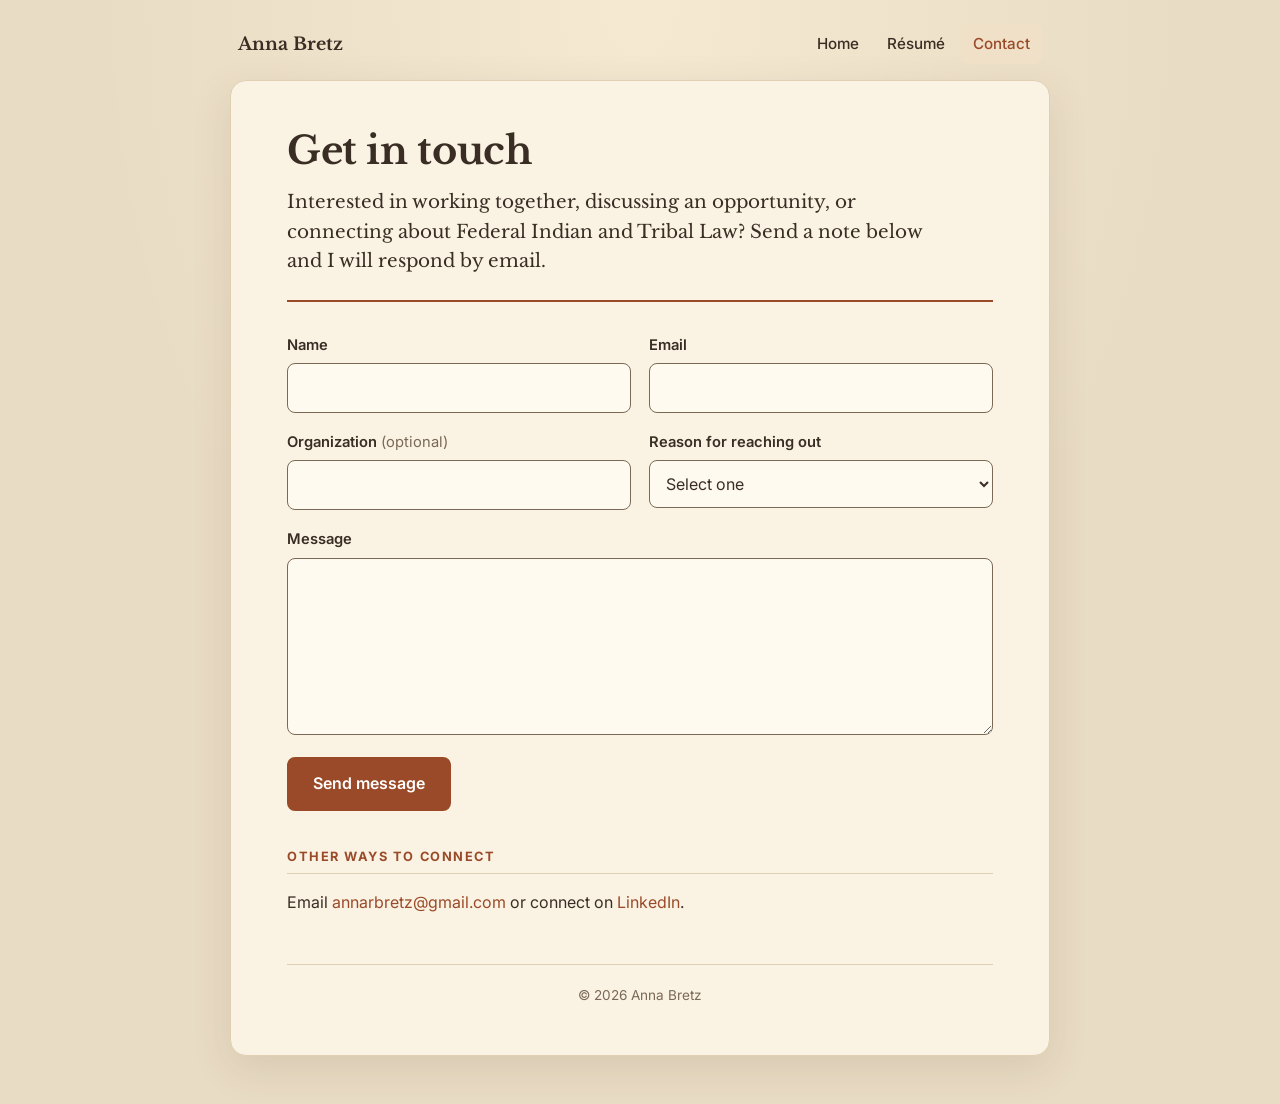
==== contact.html @ 38bf4369 "Add home page, contact form, and site navigation Moves the resume to resume.html, adds a landing pag" ====
<!doctype html>
<html lang="en">
<head>
  <meta charset="utf-8">
  <meta name="viewport" content="width=device-width, initial-scale=1">

  <title>Contact — Anna Bretz</title>
  <meta name="description" content="Get in touch with Anna Bretz about employment, collaboration, or speaking opportunities.">

  <meta property="og:type" content="website">
  <meta property="og:title" content="Contact — Anna Bretz">
  <meta property="og:description" content="Get in touch with Anna Bretz about employment, collaboration, or speaking opportunities.">
  <meta property="og:url" content="https://annabretz.com/contact">
  <meta name="twitter:card" content="summary">

  <link rel="icon" href="data:image/svg+xml,<svg xmlns='http://www.w3.org/2000/svg' viewBox='0 0 100 100'><rect width='100' height='100' rx='20' fill='%239a4a28'/><text x='50' y='66' font-size='50' text-anchor='middle' fill='white' font-family='Arial,sans-serif' font-weight='bold'>AB</text></svg>">
  <link rel="preconnect" href="https://fonts.googleapis.com">
  <link rel="preconnect" href="https://fonts.gstatic.com" crossorigin>
  <link href="https://fonts.googleapis.com/css2?family=Inter:wght@400;500;600;700&family=Libre+Baskerville:wght@400;700&display=swap" rel="stylesheet">
  <link rel="stylesheet" href="styles.css">
</head>
<body>
  <header class="site-nav">
    <a class="brand" href="index.html">Anna Bretz</a>
    <nav aria-label="Main">
      <a href="index.html">Home</a>
      <a href="resume.html">Résumé</a>
      <a href="contact.html" aria-current="page">Contact</a>
    </nav>
  </header>

  <main class="page">
    <section class="intro intro-compact">
      <h1>Get in touch</h1>
      <p class="lede">
        Interested in working together, discussing an opportunity, or connecting about
        Federal Indian and Tribal Law? Send a note below and I will respond by email.
      </p>
    </section>

    <!-- Submissions are delivered to Anna's inbox by FormSubmit (formsubmit.co).
         The very first submission triggers a one-time activation email to that inbox. -->
    <form class="contact-form" action="https://formsubmit.co/annarbretz@gmail.com" method="POST">
      <input type="hidden" name="_subject" value="New contact from annabretz.com">
      <input type="hidden" name="_template" value="table">
      <input type="hidden" name="_next" value="https://annabretz.com/thanks.html">
      <!-- Spam trap: hidden from people, filled in by bots -->
      <input type="text" name="_honey" class="honey" tabindex="-1" autocomplete="off" aria-hidden="true">

      <div class="field-row">
        <div class="field">
          <label for="name">Name</label>
          <input id="name" name="name" type="text" autocomplete="name" required>
        </div>
        <div class="field">
          <label for="email">Email</label>
          <input id="email" name="email" type="email" autocomplete="email" required>
        </div>
      </div>

      <div class="field-row">
        <div class="field">
          <label for="organization">Organization <span class="optional">(optional)</span></label>
          <input id="organization" name="organization" type="text" autocomplete="organization">
        </div>
        <div class="field">
          <label for="reason">Reason for reaching out</label>
          <select id="reason" name="reason" required>
            <option value="" disabled selected>Select one</option>
            <option>Employment opportunity</option>
            <option>Collaboration or project</option>
            <option>Speaking or event</option>
            <option>Networking</option>
            <option>Other</option>
          </select>
        </div>
      </div>

      <div class="field">
        <label for="message">Message</label>
        <textarea id="message" name="message" rows="6" required></textarea>
      </div>

      <button class="button" type="submit">Send message</button>
    </form>

    <section class="alt-contact">
      <h2>Other ways to connect</h2>
      <p>
        Email <a href="mailto:annarbretz@gmail.com">annarbretz@gmail.com</a>
        or connect on <a href="https://www.linkedin.com/in/annabretz" target="_blank" rel="noopener">LinkedIn</a>.
      </p>
    </section>

    <footer>
      <p>© <span id="year"></span> Anna Bretz</p>
    </footer>
  </main>

  <script>document.getElementById('year').textContent = new Date().getFullYear();</script>
</body>
</html>
---- styles.css ----
/* ===== Theme — change --accent to recolor the whole site ===== */
/* Desert palette: sand background, parchment page, terracotta accent, sage detail */
:root {
  --accent: #9a4a28;   /* terracotta */
  --sage: #5c6748;     /* desert sage */
  --bg: #e9dcc4;       /* sand */
  --card: #faf3e4;     /* parchment */
  --text: #3a2e24;     /* dark umber */
  --muted: #7a6956;
  --border: #e0cfb2;
  --tag-bg: #f0e0c8;
  --on-accent: #ffffff;
  --field: #fffaf0;
}

@media (prefers-color-scheme: dark) {
  :root {
    --accent: #e0915f;
    --sage: #a8b38f;
    --bg: #1c1712;
    --card: #26201a;
    --text: #efe4d1;
    --muted: #b4a28a;
    --border: #3b3127;
    --tag-bg: #3a2b20;
    --on-accent: #1c1712;
    --field: #1f1a15;
  }
}

* { box-sizing: border-box; }

body {
  margin: 0;
  background: var(--bg);
  background-image: radial-gradient(ellipse at top, rgba(255, 244, 222, 0.55), transparent 60%);
  background-attachment: fixed;
  color: var(--text);
  font-family: "Inter", system-ui, -apple-system, "Segoe UI", Roboto, sans-serif;
  font-size: 16px;
  line-height: 1.6;
  -webkit-font-smoothing: antialiased;
}

.page {
  max-width: 820px;
  margin: 8px auto 48px;
  padding: 48px 56px;
  background: var(--card);
  border: 1px solid var(--border);
  border-radius: 16px;
  box-shadow: 0 12px 40px rgba(90, 60, 30, 0.12);
}

a { color: var(--accent); text-decoration: none; }
a:hover { text-decoration: underline; }

/* ----- Header ----- */
.hero {
  display: flex;
  justify-content: space-between;
  align-items: flex-start;
  gap: 24px;
  padding-bottom: 28px;
  border-bottom: 2px solid var(--accent);
}
h1 { margin: 0; font-family: "Libre Baskerville", Georgia, serif; font-size: 2.4rem; font-weight: 700; line-height: 1.15; letter-spacing: -0.01em; }
.role { margin: 6px 0 0; font-size: 1.1rem; font-weight: 500; }
.status { margin: 2px 0 0; font-size: 0.95rem; font-weight: 500; color: var(--sage); }
.location { margin: 2px 0 0; color: var(--muted); }

.contact {
  display: flex;
  flex-direction: column;
  align-items: flex-end;
  gap: 4px;
  font-size: 0.95rem;
  white-space: nowrap;
}
.button {
  margin-top: 8px;
  padding: 8px 16px;
  display: inline-block;
  background: var(--accent);
  color: var(--on-accent);
  border: 2px solid var(--accent);
  border-radius: 8px;
  font: inherit;
  font-weight: 600;
  cursor: pointer;
}
.button:hover { text-decoration: none; opacity: 0.9; }

/* ----- Sections ----- */
section { margin-top: 36px; }
h2 {
  margin: 0 0 16px;
  padding-bottom: 6px;
  border-bottom: 1px solid var(--border);
  font-size: 0.8rem;
  font-weight: 700;
  letter-spacing: 0.12em;
  text-transform: uppercase;
  color: var(--accent);
}
h3 { margin: 0; font-size: 1.05rem; font-weight: 600; }
.org { font-weight: 400; color: var(--muted); }

.item { margin-bottom: 22px; }
.item:last-child { margin-bottom: 0; }
.item-head {
  display: flex;
  justify-content: space-between;
  align-items: baseline;
  gap: 16px;
}
.dates { color: var(--muted); font-size: 0.9rem; white-space: nowrap; }
.item ul { margin: 8px 0 0; padding-left: 20px; }
.item li { margin-bottom: 4px; }
.note { margin: 6px 0 0; color: var(--muted); }
.degree { margin: 2px 0 0; }
.details {
  display: grid;
  grid-template-columns: max-content 1fr;
  gap: 4px 16px;
  margin: 8px 0 0;
}
.details dt { font-weight: 600; font-size: 0.9rem; color: var(--muted); }
.details dd { margin: 0; }
@media (max-width: 640px) {
  .details { grid-template-columns: 1fr; gap: 0; }
  .details dd { margin-bottom: 6px; }
}

.tags {
  list-style: none;
  margin: 0;
  padding: 0;
  display: flex;
  flex-wrap: wrap;
  gap: 8px;
}
.tags li {
  padding: 4px 12px;
  background: var(--tag-bg);
  color: var(--accent);
  border-radius: 999px;
  font-size: 0.9rem;
  font-weight: 500;
}

footer {
  margin-top: 48px;
  padding-top: 20px;
  border-top: 1px solid var(--border);
  color: var(--muted);
  font-size: 0.85rem;
  text-align: center;
}
footer p { margin: 0; }


/* ----- Site navigation ----- */
.site-nav {
  max-width: 820px;
  margin: 24px auto 16px;
  padding: 0 8px;
  display: flex;
  justify-content: space-between;
  align-items: center;
  flex-wrap: wrap;
  gap: 12px;
}
.brand {
  font-family: "Libre Baskerville", Georgia, serif;
  font-weight: 700;
  font-size: 1.1rem;
  color: var(--text);
}
.brand:hover { text-decoration: none; color: var(--accent); }
.site-nav nav { display: flex; gap: 4px; flex-wrap: wrap; }
.site-nav nav a {
  padding: 8px 12px;
  border-radius: 8px;
  color: var(--text);
  font-weight: 500;
  font-size: 0.95rem;
}
.site-nav nav a:hover { text-decoration: none; background: var(--tag-bg); }
.site-nav nav a[aria-current="page"] { color: var(--accent); background: var(--tag-bg); }

/* ----- Landing & page intros ----- */
.intro { margin-top: 0; padding-bottom: 32px; border-bottom: 2px solid var(--accent); }
.intro-compact { padding-bottom: 24px; }
.landing .intro { padding: 24px 0 40px; }
.landing .intro h1 { font-size: 3.2rem; }
.eyebrow {
  margin: 0 0 12px;
  font-size: 0.8rem;
  font-weight: 700;
  letter-spacing: 0.14em;
  text-transform: uppercase;
  color: var(--sage);
}
.lede {
  margin: 14px 0 0;
  max-width: 36em;
  font-family: "Libre Baskerville", Georgia, serif;
  font-size: 1.15rem;
  line-height: 1.6;
}
.lede em { color: var(--accent); font-style: italic; }
.intro .status { margin-top: 14px; }
.actions { display: flex; flex-wrap: wrap; gap: 12px; margin-top: 24px; }
.actions .button { margin: 0; padding: 10px 20px; }
.button-ghost { background: transparent; color: var(--accent); }
.button-ghost:hover { background: var(--tag-bg); opacity: 1; }

.areas {
  display: grid;
  grid-template-columns: repeat(3, minmax(0, 1fr));
  gap: 16px;
}
.area {
  padding: 20px;
  background: var(--tag-bg);
  border-radius: 12px;
}
.area h3 { font-size: 1rem; margin-bottom: 8px; }
.area p { margin: 0; font-size: 0.93rem; color: var(--text); }

/* ----- Contact form ----- */
.contact-form { margin-top: 32px; display: flex; flex-direction: column; gap: 18px; }
.field-row { display: grid; grid-template-columns: repeat(2, minmax(0, 1fr)); gap: 18px; }
.field { display: flex; flex-direction: column; gap: 6px; }
.field label { font-weight: 600; font-size: 0.92rem; }
.optional { font-weight: 400; color: var(--muted); }
.field input, .field select, .field textarea {
  width: 100%;
  padding: 11px 12px;
  font: inherit;
  color: var(--text);
  background: var(--field);
  border: 1px solid var(--muted);
  border-radius: 8px;
}
.field input, .field select { min-height: 48px; }
.field textarea { resize: vertical; min-height: 140px; }
.field input:focus, .field select:focus, .field textarea:focus,
.button:focus-visible, a:focus-visible {
  outline: 3px solid var(--accent);
  outline-offset: 2px;
}
.contact-form .button { align-self: flex-start; margin: 4px 0 0; padding: 12px 24px; }
.honey { position: absolute; left: -9999px; width: 1px; height: 1px; opacity: 0; }
.alt-contact p { margin: 0; }

/* ----- Phones ----- */
@media (max-width: 640px) {
  .page { margin: 0; padding: 28px 16px; border: none; border-radius: 0; }
  .hero { flex-direction: column; }
  .contact { align-items: flex-start; }
  h1 { font-size: 2rem; }
  .item-head { flex-direction: column; gap: 0; }
  .site-nav { margin: 16px 16px 8px; padding: 0; }
  .landing .intro h1 { font-size: 2.4rem; }
  .areas, .field-row { grid-template-columns: 1fr; }
}

/* ----- Printing (Ctrl/Cmd+P gives a clean one-page-style resume) ----- */
@media print {
  :root { --bg: #fff; --card: #fff; --text: #000; --muted: #444; --accent: #8a4426; --sage: #4f5a3c; --tag-bg: #fff; }
  body { font-size: 11pt; background-image: none; }
  .page { margin: 0; padding: 0; border: none; max-width: none; box-shadow: none; }
  .button, footer, .site-nav { display: none; }
  .tags li { border: 1px solid #ccc; }
  section, .item { break-inside: avoid; }
}
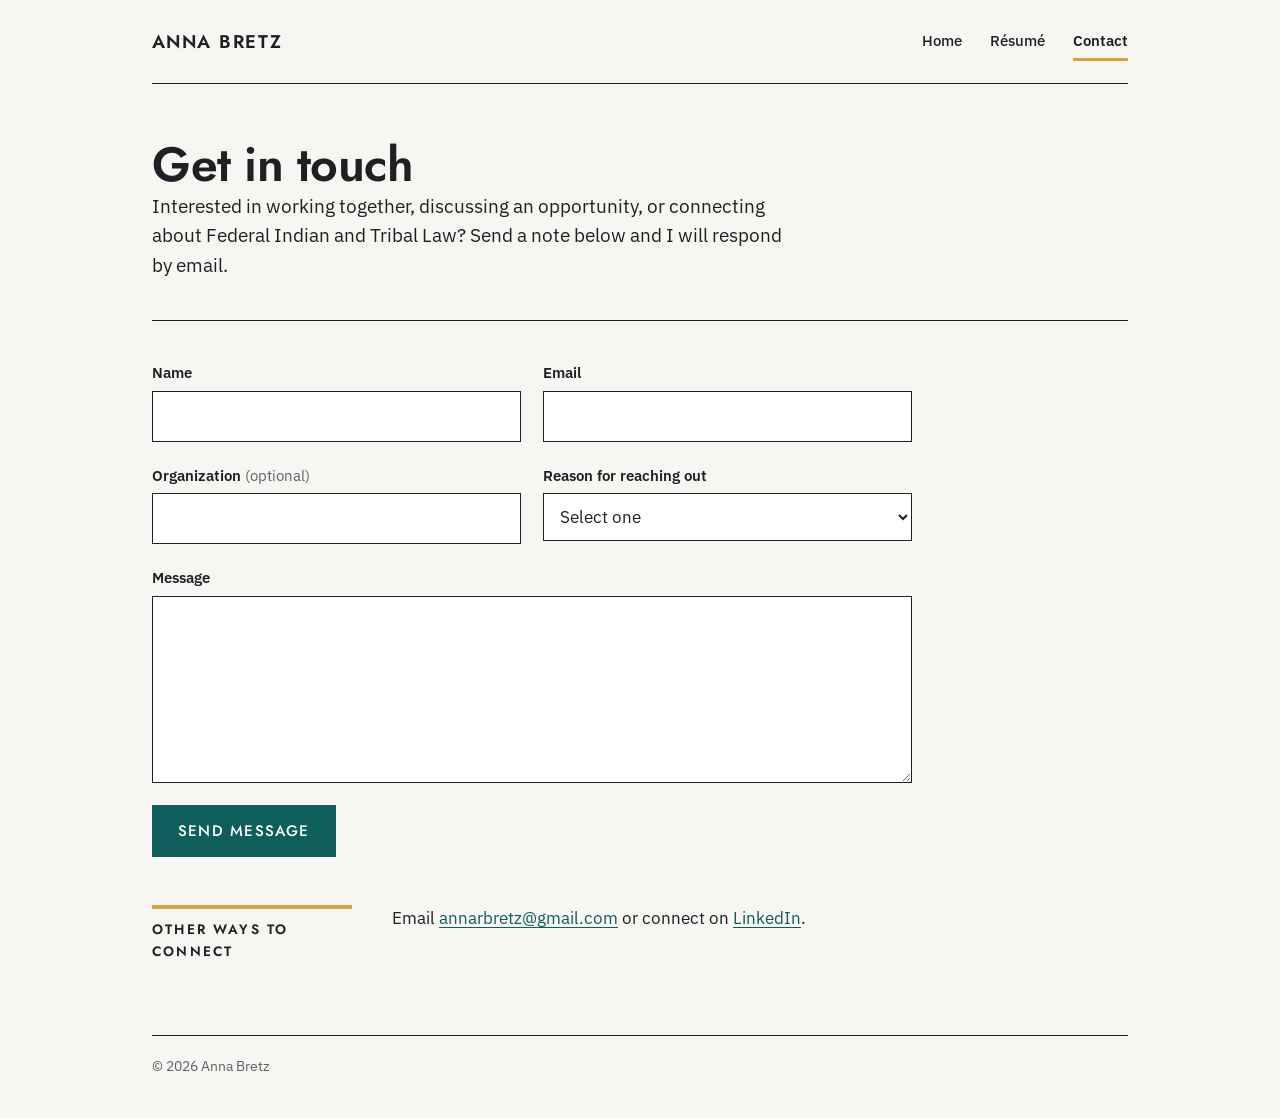
==== commit ac404b6e: "Restyle site in Palm Springs mid-century modern look Co-Authored-By: Claude Opus 5.5 <noreply@anthro" ====
--- a/contact.html
+++ b/contact.html
@@ -13,10 +13,10 @@
   <meta property="og:url" content="https://annabretz.com/contact">
   <meta name="twitter:card" content="summary">
 
-  <link rel="icon" href="data:image/svg+xml,<svg xmlns='http://www.w3.org/2000/svg' viewBox='0 0 100 100'><rect width='100' height='100' rx='20' fill='%239a4a28'/><text x='50' y='66' font-size='50' text-anchor='middle' fill='white' font-family='Arial,sans-serif' font-weight='bold'>AB</text></svg>">
+  <link rel="icon" href="data:image/svg+xml,<svg xmlns='http://www.w3.org/2000/svg' viewBox='0 0 100 100'><rect width='100' height='100' fill='%230e5e5c'/><text x='50' y='66' font-size='50' text-anchor='middle' fill='white' font-family='Futura,Century Gothic,Arial,sans-serif' font-weight='600'>AB</text></svg>">
   <link rel="preconnect" href="https://fonts.googleapis.com">
   <link rel="preconnect" href="https://fonts.gstatic.com" crossorigin>
-  <link href="https://fonts.googleapis.com/css2?family=Inter:wght@400;500;600;700&family=Libre+Baskerville:wght@400;700&display=swap" rel="stylesheet">
+  <link href="https://fonts.googleapis.com/css2?family=IBM+Plex+Sans:ital,wght@0,400;0,500;0,600;1,400&family=Jost:wght@400;500;600&display=swap" rel="stylesheet">
   <link rel="stylesheet" href="styles.css">
 </head>
 <body>
--- a/styles.css
+++ b/styles.css
@@ -1,30 +1,29 @@
-/* ===== Theme — change --accent to recolor the whole site ===== */
-/* Desert palette: sand background, parchment page, terracotta accent, sage detail */
+/* ==========================================================
+   Palm Springs mid-century modern
+   Stucco white, charcoal ink, desert teal, sun ochre.
+   Change the colors here to restyle the whole site.
+   ========================================================== */
 :root {
-  --accent: #9a4a28;   /* terracotta */
-  --sage: #5c6748;     /* desert sage */
-  --bg: #e9dcc4;       /* sand */
-  --card: #faf3e4;     /* parchment */
-  --text: #3a2e24;     /* dark umber */
-  --muted: #7a6956;
-  --border: #e0cfb2;
-  --tag-bg: #f0e0c8;
-  --on-accent: #ffffff;
-  --field: #fffaf0;
+  --bg: #f7f6f2;        /* stucco white */
+  --ink: #1d2124;       /* charcoal */
+  --muted: #5d6266;
+  --rule: #d9d6cf;
+  --teal: #0e5e5c;      /* desert teal: links, buttons */
+  --ochre: #d9a23f;     /* sun ochre: graphic accents only */
+  --field: #ffffff;
+  --on-teal: #ffffff;
 }
 
 @media (prefers-color-scheme: dark) {
   :root {
-    --accent: #e0915f;
-    --sage: #a8b38f;
-    --bg: #1c1712;
-    --card: #26201a;
-    --text: #efe4d1;
-    --muted: #b4a28a;
-    --border: #3b3127;
-    --tag-bg: #3a2b20;
-    --on-accent: #1c1712;
-    --field: #1f1a15;
+    --bg: #141819;
+    --ink: #ece9e2;
+    --muted: #a5a9ab;
+    --rule: #2e3436;
+    --teal: #6cc4bc;
+    --ochre: #e2b257;
+    --field: #1b2022;
+    --on-teal: #0d1213;
   }
 }
 
@@ -33,42 +32,85 @@
 body {
   margin: 0;
   background: var(--bg);
-  background-image: radial-gradient(ellipse at top, rgba(255, 244, 222, 0.55), transparent 60%);
-  background-attachment: fixed;
-  color: var(--text);
-  font-family: "Inter", system-ui, -apple-system, "Segoe UI", Roboto, sans-serif;
-  font-size: 16px;
+  color: var(--ink);
+  font-family: "IBM Plex Sans", system-ui, -apple-system, "Segoe UI", sans-serif;
+  font-size: 17px;
   line-height: 1.6;
   -webkit-font-smoothing: antialiased;
 }
 
+a { color: var(--teal); text-decoration: underline; text-decoration-thickness: 1px; text-underline-offset: 3px; }
+a:hover { text-decoration-thickness: 2px; }
+a:focus-visible, .button:focus-visible { outline: 3px solid var(--teal); outline-offset: 3px; }
+
+h1, h2, h3, .brand { font-family: "Jost", "Futura", "Century Gothic", sans-serif; }
+
+/* ----- Site navigation ----- */
+.site-nav {
+  max-width: 976px;
+  margin: 0 auto;
+  padding: 22px 0;
+  display: flex;
+  justify-content: space-between;
+  align-items: center;
+  flex-wrap: wrap;
+  gap: 12px 24px;
+  border-bottom: 1px solid var(--ink);
+}
+.brand {
+  font-size: 1.15rem;
+  font-weight: 600;
+  letter-spacing: 0.08em;
+  text-transform: uppercase;
+  color: var(--ink);
+  text-decoration: none;
+}
+.site-nav nav { display: flex; gap: 28px; flex-wrap: wrap; }
+.site-nav nav a {
+  padding: 6px 0;
+  color: var(--ink);
+  font-size: 0.95rem;
+  font-weight: 500;
+  text-decoration: none;
+  border-bottom: 3px solid transparent;
+}
+.site-nav nav a:hover { border-bottom-color: var(--rule); }
+.site-nav nav a[aria-current="page"] { border-bottom-color: var(--ochre); font-weight: 600; }
+
+/* ----- Page frame ----- */
 .page {
-  max-width: 820px;
-  margin: 8px auto 48px;
-  padding: 48px 56px;
-  background: var(--card);
-  border: 1px solid var(--border);
-  border-radius: 16px;
-  box-shadow: 0 12px 40px rgba(90, 60, 30, 0.12);
-}
-
-a { color: var(--accent); text-decoration: none; }
-a:hover { text-decoration: underline; }
-
-/* ----- Header ----- */
+  max-width: 1040px;
+  margin: 0 auto;
+  padding: 56px 32px 40px;
+}
+
+h1 {
+  margin: 0;
+  font-size: 3rem;
+  font-weight: 600;
+  line-height: 1.05;
+  letter-spacing: -0.01em;
+}
+
+/* ----- Résumé header ----- */
 .hero {
   display: flex;
   justify-content: space-between;
-  align-items: flex-start;
+  align-items: flex-end;
   gap: 24px;
-  padding-bottom: 28px;
-  border-bottom: 2px solid var(--accent);
-}
-h1 { margin: 0; font-family: "Libre Baskerville", Georgia, serif; font-size: 2.4rem; font-weight: 700; line-height: 1.15; letter-spacing: -0.01em; }
-.role { margin: 6px 0 0; font-size: 1.1rem; font-weight: 500; }
-.status { margin: 2px 0 0; font-size: 0.95rem; font-weight: 500; color: var(--sage); }
-.location { margin: 2px 0 0; color: var(--muted); }
-
+  padding-bottom: 32px;
+  border-bottom: 1px solid var(--ink);
+}
+.role { margin: 12px 0 0; font-size: 1.1rem; font-weight: 500; }
+.status {
+  display: inline-block;
+  margin: 10px 0 0;
+  padding-left: 12px;
+  border-left: 4px solid var(--ochre);
+  font-size: 0.95rem;
+  font-weight: 500;
+}
+.location { margin: 8px 0 0; color: var(--muted); }
 .contact {
   display: flex;
   flex-direction: column;
@@ -77,202 +119,183 @@
   font-size: 0.95rem;
   white-space: nowrap;
 }
+
+/* ----- Buttons ----- */
 .button {
-  margin-top: 8px;
-  padding: 8px 16px;
   display: inline-block;
-  background: var(--accent);
-  color: var(--on-accent);
-  border: 2px solid var(--accent);
-  border-radius: 8px;
+  padding: 12px 24px;
+  background: var(--teal);
+  color: var(--on-teal);
+  border: 2px solid var(--teal);
+  border-radius: 0;
   font: inherit;
+  font-family: "Jost", "Futura", sans-serif;
+  font-weight: 500;
+  font-size: 0.95rem;
+  letter-spacing: 0.08em;
+  text-transform: uppercase;
+  text-decoration: none;
+  cursor: pointer;
+}
+.button:hover { background: var(--ink); border-color: var(--ink); color: var(--bg); }
+.button-ghost { background: transparent; color: var(--ink); border-color: var(--ink); }
+.button-ghost:hover { background: var(--ink); color: var(--bg); }
+
+/* ----- Sections: label left, content right ----- */
+section {
+  margin-top: 48px;
+  display: grid;
+  grid-template-columns: 200px minmax(0, 1fr);
+  column-gap: 40px;
+}
+section > * { grid-column: 2; }
+section > h2 { grid-column: 1; grid-row: 1 / span 40; }
+h2 {
+  margin: 0;
+  padding-top: 10px;
+  border-top: 4px solid var(--ochre);
+  align-self: start;
+  font-size: 0.85rem;
   font-weight: 600;
-  cursor: pointer;
-}
-.button:hover { text-decoration: none; opacity: 0.9; }
-
-/* ----- Sections ----- */
-section { margin-top: 36px; }
-h2 {
-  margin: 0 0 16px;
-  padding-bottom: 6px;
-  border-bottom: 1px solid var(--border);
-  font-size: 0.8rem;
-  font-weight: 700;
-  letter-spacing: 0.12em;
+  letter-spacing: 0.16em;
   text-transform: uppercase;
-  color: var(--accent);
-}
-h3 { margin: 0; font-size: 1.05rem; font-weight: 600; }
-.org { font-weight: 400; color: var(--muted); }
-
-.item { margin-bottom: 22px; }
+}
+section > p:first-of-type { margin-top: 0; }
+h3 { margin: 0; font-size: 1.15rem; font-weight: 600; line-height: 1.3; }
+.org { font-family: "IBM Plex Sans", sans-serif; font-weight: 400; font-size: 1rem; color: var(--muted); }
+
+.item { margin-bottom: 28px; padding-top: 10px; border-top: 1px solid var(--rule); }
+.item:first-of-type { border-top: none; padding-top: 0; }
 .item:last-child { margin-bottom: 0; }
-.item-head {
-  display: flex;
-  justify-content: space-between;
-  align-items: baseline;
-  gap: 16px;
-}
-.dates { color: var(--muted); font-size: 0.9rem; white-space: nowrap; }
-.item ul { margin: 8px 0 0; padding-left: 20px; }
-.item li { margin-bottom: 4px; }
+.item-head { display: flex; justify-content: space-between; align-items: baseline; gap: 16px; }
+.dates { color: var(--muted); font-size: 0.9rem; white-space: nowrap; font-variant-numeric: tabular-nums; }
+.item ul { margin: 10px 0 0; padding-left: 18px; }
+.item li { margin-bottom: 6px; }
+.item li::marker { color: var(--teal); }
 .note { margin: 6px 0 0; color: var(--muted); }
-.degree { margin: 2px 0 0; }
-.details {
-  display: grid;
-  grid-template-columns: max-content 1fr;
-  gap: 4px 16px;
-  margin: 8px 0 0;
-}
+.degree { margin: 4px 0 0; }
+.details { display: grid; grid-template-columns: max-content 1fr; gap: 4px 20px; margin: 10px 0 0; }
 .details dt { font-weight: 600; font-size: 0.9rem; color: var(--muted); }
 .details dd { margin: 0; }
-@media (max-width: 640px) {
-  .details { grid-template-columns: 1fr; gap: 0; }
-  .details dd { margin-bottom: 6px; }
-}
-
-.tags {
-  list-style: none;
-  margin: 0;
-  padding: 0;
-  display: flex;
-  flex-wrap: wrap;
-  gap: 8px;
-}
-.tags li {
-  padding: 4px 12px;
-  background: var(--tag-bg);
-  color: var(--accent);
-  border-radius: 999px;
-  font-size: 0.9rem;
-  font-weight: 500;
-}
+
+.tags { list-style: none; margin: 0; padding: 0; display: flex; flex-wrap: wrap; }
+.tags li + li::before { content: "/"; margin: 0 12px; color: var(--ochre); font-weight: 600; }
 
 footer {
-  margin-top: 48px;
+  margin-top: 72px;
   padding-top: 20px;
-  border-top: 1px solid var(--border);
+  border-top: 1px solid var(--ink);
   color: var(--muted);
   font-size: 0.85rem;
-  text-align: center;
 }
 footer p { margin: 0; }
 
-
-/* ----- Site navigation ----- */
-.site-nav {
-  max-width: 820px;
-  margin: 24px auto 16px;
-  padding: 0 8px;
-  display: flex;
-  justify-content: space-between;
+/* ----- Landing ----- */
+.intro {
+  display: block;
+  margin-top: 0;
+  padding-bottom: 40px;
+  border-bottom: 1px solid var(--ink);
+}
+.intro > * { grid-column: auto; }
+.landing .intro {
+  display: grid;
+  grid-template-columns: minmax(0, 1fr) 260px;
   align-items: center;
-  flex-wrap: wrap;
-  gap: 12px;
-}
-.brand {
-  font-family: "Libre Baskerville", Georgia, serif;
-  font-weight: 700;
-  font-size: 1.1rem;
-  color: var(--text);
-}
-.brand:hover { text-decoration: none; color: var(--accent); }
-.site-nav nav { display: flex; gap: 4px; flex-wrap: wrap; }
-.site-nav nav a {
-  padding: 8px 12px;
-  border-radius: 8px;
-  color: var(--text);
-  font-weight: 500;
-  font-size: 0.95rem;
-}
-.site-nav nav a:hover { text-decoration: none; background: var(--tag-bg); }
-.site-nav nav a[aria-current="page"] { color: var(--accent); background: var(--tag-bg); }
-
-/* ----- Landing & page intros ----- */
-.intro { margin-top: 0; padding-bottom: 32px; border-bottom: 2px solid var(--accent); }
-.intro-compact { padding-bottom: 24px; }
-.landing .intro { padding: 24px 0 40px; }
-.landing .intro h1 { font-size: 3.2rem; }
+  gap: 48px;
+  padding: 24px 0 56px;
+}
+.landing .intro h1 { font-size: 4.2rem; }
 .eyebrow {
-  margin: 0 0 12px;
-  font-size: 0.8rem;
-  font-weight: 700;
-  letter-spacing: 0.14em;
+  margin: 0 0 16px;
+  font-family: "Jost", sans-serif;
+  font-size: 0.85rem;
+  font-weight: 500;
+  letter-spacing: 0.2em;
   text-transform: uppercase;
-  color: var(--sage);
-}
-.lede {
-  margin: 14px 0 0;
-  max-width: 36em;
-  font-family: "Libre Baskerville", Georgia, serif;
-  font-size: 1.15rem;
-  line-height: 1.6;
-}
-.lede em { color: var(--accent); font-style: italic; }
-.intro .status { margin-top: 14px; }
-.actions { display: flex; flex-wrap: wrap; gap: 12px; margin-top: 24px; }
-.actions .button { margin: 0; padding: 10px 20px; }
-.button-ghost { background: transparent; color: var(--accent); }
-.button-ghost:hover { background: var(--tag-bg); opacity: 1; }
-
-.areas {
-  display: grid;
-  grid-template-columns: repeat(3, minmax(0, 1fr));
-  gap: 16px;
-}
-.area {
-  padding: 20px;
-  background: var(--tag-bg);
-  border-radius: 12px;
-}
-.area h3 { font-size: 1rem; margin-bottom: 8px; }
-.area p { margin: 0; font-size: 0.93rem; color: var(--text); }
+  color: var(--teal);
+}
+.lede { margin: 20px 0 0; max-width: 34em; font-size: 1.2rem; line-height: 1.55; }
+.lede em { font-style: italic; }
+.intro .status { margin-top: 18px; }
+.actions { display: flex; flex-wrap: wrap; gap: 14px; margin-top: 32px; }
+
+/* Mid-century striped sun over a teal horizon */
+.motif { position: relative; width: 260px; aspect-ratio: 1; }
+.motif .sun {
+  position: absolute;
+  inset: 10px 20px 60px;
+  border-radius: 50%;
+  background: linear-gradient(to bottom,
+    var(--ochre) 0 52%, transparent 52% 60%,
+    var(--ochre) 60% 70%, transparent 70% 77%,
+    var(--ochre) 77% 85%, transparent 85%);
+}
+.motif .horizon { position: absolute; left: 0; right: 0; bottom: 34px; height: 26px; background: var(--teal); }
+.motif .ground  { position: absolute; left: 40px; right: 40px; bottom: 16px; height: 10px; background: var(--teal); }
+
+.areas { display: grid; grid-template-columns: repeat(3, minmax(0, 1fr)); gap: 32px; counter-reset: area; }
+.area { padding-top: 14px; border-top: 1px solid var(--ink); counter-increment: area; }
+.area::before {
+  content: "0" counter(area);
+  display: block;
+  margin-bottom: 8px;
+  font-family: "Jost", sans-serif;
+  font-weight: 500;
+  color: var(--teal);
+}
+.area h3 { margin-bottom: 8px; }
+.area p { margin: 0; font-size: 0.95rem; }
 
 /* ----- Contact form ----- */
-.contact-form { margin-top: 32px; display: flex; flex-direction: column; gap: 18px; }
-.field-row { display: grid; grid-template-columns: repeat(2, minmax(0, 1fr)); gap: 18px; }
+.contact-form { margin-top: 40px; display: flex; flex-direction: column; gap: 22px; max-width: 760px; }
+.field-row { display: grid; grid-template-columns: repeat(2, minmax(0, 1fr)); gap: 22px; }
 .field { display: flex; flex-direction: column; gap: 6px; }
 .field label { font-weight: 600; font-size: 0.92rem; }
 .optional { font-weight: 400; color: var(--muted); }
 .field input, .field select, .field textarea {
   width: 100%;
+  min-height: 48px;
   padding: 11px 12px;
   font: inherit;
-  color: var(--text);
+  color: var(--ink);
   background: var(--field);
-  border: 1px solid var(--muted);
-  border-radius: 8px;
-}
-.field input, .field select { min-height: 48px; }
-.field textarea { resize: vertical; min-height: 140px; }
-.field input:focus, .field select:focus, .field textarea:focus,
-.button:focus-visible, a:focus-visible {
-  outline: 3px solid var(--accent);
-  outline-offset: 2px;
-}
-.contact-form .button { align-self: flex-start; margin: 4px 0 0; padding: 12px 24px; }
+  border: 1px solid var(--ink);
+  border-radius: 0;
+}
+.field textarea { resize: vertical; min-height: 160px; }
+.field input:focus, .field select:focus, .field textarea:focus { outline: 3px solid var(--teal); outline-offset: 0; }
+.contact-form .button { align-self: flex-start; }
 .honey { position: absolute; left: -9999px; width: 1px; height: 1px; opacity: 0; }
 .alt-contact p { margin: 0; }
 
 /* ----- Phones ----- */
-@media (max-width: 640px) {
-  .page { margin: 0; padding: 28px 16px; border: none; border-radius: 0; }
-  .hero { flex-direction: column; }
+@media (max-width: 760px) {
+  .site-nav { margin: 0 16px; padding: 16px 0; }
+  .site-nav nav { gap: 20px; }
+  .page { padding: 32px 16px 32px; }
+  h1 { font-size: 2.3rem; }
+  .landing .intro { grid-template-columns: 1fr; gap: 32px; padding-top: 8px; }
+  .landing .intro h1 { font-size: 2.8rem; }
+  .motif { width: 180px; order: -1; }
+  .hero { flex-direction: column; align-items: flex-start; }
   .contact { align-items: flex-start; }
-  h1 { font-size: 2rem; }
+  section { grid-template-columns: 1fr; }
+  section > *, section > h2 { grid-column: 1; grid-row: auto; }
+  section > h2 { margin-bottom: 16px; }
   .item-head { flex-direction: column; gap: 0; }
-  .site-nav { margin: 16px 16px 8px; padding: 0; }
-  .landing .intro h1 { font-size: 2.4rem; }
+  .details { grid-template-columns: 1fr; gap: 0; }
+  .details dd { margin-bottom: 8px; }
   .areas, .field-row { grid-template-columns: 1fr; }
 }
 
-/* ----- Printing (Ctrl/Cmd+P gives a clean one-page-style resume) ----- */
+/* ----- Printing (Ctrl/Cmd+P on the résumé gives a clean paper copy) ----- */
 @media print {
-  :root { --bg: #fff; --card: #fff; --text: #000; --muted: #444; --accent: #8a4426; --sage: #4f5a3c; --tag-bg: #fff; }
-  body { font-size: 11pt; background-image: none; }
-  .page { margin: 0; padding: 0; border: none; max-width: none; box-shadow: none; }
-  .button, footer, .site-nav { display: none; }
-  .tags li { border: 1px solid #ccc; }
+  :root { --bg: #fff; --ink: #000; --muted: #444; --rule: #ccc; --teal: #0e5e5c; --ochre: #b8862c; }
+  body { font-size: 10.5pt; }
+  .page { padding: 0; max-width: none; }
+  .site-nav, .button, footer, .motif { display: none; }
+  section { margin-top: 18pt; grid-template-columns: 1.3in 1fr; column-gap: 18pt; }
+  a { color: inherit; text-decoration: none; }
   section, .item { break-inside: avoid; }
 }
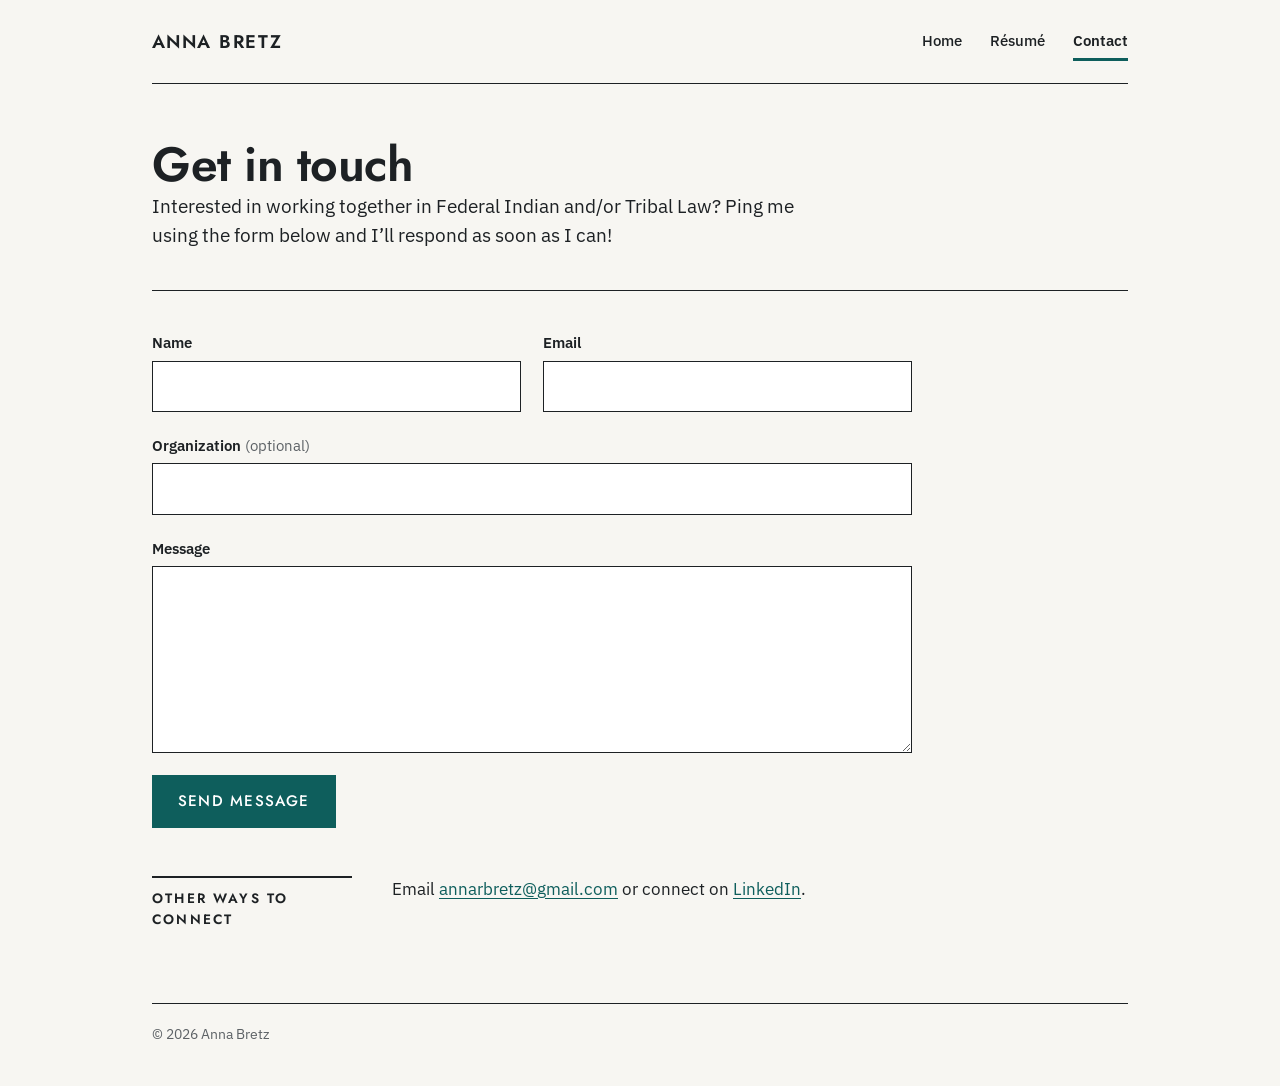
==== commit bdad5eb5: "Update site copy in Anna's own words Home: new focus line, About, and Areas of Experience text. Résu" ====
--- a/contact.html
+++ b/contact.html
@@ -33,8 +33,8 @@
     <section class="intro intro-compact">
       <h1>Get in touch</h1>
       <p class="lede">
-        Interested in working together, discussing an opportunity, or connecting about
-        Federal Indian and Tribal Law? Send a note below and I will respond by email.
+        Interested in working together in Federal Indian and/or Tribal Law? Ping me using
+        the form below and I’ll respond as soon as I can!
       </p>
     </section>
 
@@ -58,22 +58,9 @@
         </div>
       </div>
 
-      <div class="field-row">
-        <div class="field">
-          <label for="organization">Organization <span class="optional">(optional)</span></label>
-          <input id="organization" name="organization" type="text" autocomplete="organization">
-        </div>
-        <div class="field">
-          <label for="reason">Reason for reaching out</label>
-          <select id="reason" name="reason" required>
-            <option value="" disabled selected>Select one</option>
-            <option>Employment opportunity</option>
-            <option>Collaboration or project</option>
-            <option>Speaking or event</option>
-            <option>Networking</option>
-            <option>Other</option>
-          </select>
-        </div>
+      <div class="field">
+        <label for="organization">Organization <span class="optional">(optional)</span></label>
+        <input id="organization" name="organization" type="text" autocomplete="organization">
       </div>
 
       <div class="field">
--- a/styles.css
+++ b/styles.css
@@ -1,6 +1,6 @@
 /* ==========================================================
    Palm Springs mid-century modern
-   Stucco white, charcoal ink, desert teal, sun ochre.
+   Stucco white, charcoal ink, desert teal.
    Change the colors here to restyle the whole site.
    ========================================================== */
 :root {
@@ -9,7 +9,7 @@
   --muted: #5d6266;
   --rule: #d9d6cf;
   --teal: #0e5e5c;      /* desert teal: links, buttons */
-  --ochre: #d9a23f;     /* sun ochre: graphic accents only */
+  --sun: #d9a23f;       /* sun ochre: home-page sun only */
   --field: #ffffff;
   --on-teal: #ffffff;
 }
@@ -21,7 +21,7 @@
     --muted: #a5a9ab;
     --rule: #2e3436;
     --teal: #6cc4bc;
-    --ochre: #e2b257;
+    --sun: #e2b257;
     --field: #1b2022;
     --on-teal: #0d1213;
   }
@@ -75,7 +75,7 @@
   border-bottom: 3px solid transparent;
 }
 .site-nav nav a:hover { border-bottom-color: var(--rule); }
-.site-nav nav a[aria-current="page"] { border-bottom-color: var(--ochre); font-weight: 600; }
+.site-nav nav a[aria-current="page"] { border-bottom-color: var(--teal); font-weight: 600; }
 
 /* ----- Page frame ----- */
 .page {
@@ -106,7 +106,7 @@
   display: inline-block;
   margin: 10px 0 0;
   padding-left: 12px;
-  border-left: 4px solid var(--ochre);
+  border-left: 3px solid var(--teal);
   font-size: 0.95rem;
   font-weight: 500;
 }
@@ -153,7 +153,7 @@
 h2 {
   margin: 0;
   padding-top: 10px;
-  border-top: 4px solid var(--ochre);
+  border-top: 2px solid var(--ink);
   align-self: start;
   font-size: 0.85rem;
   font-weight: 600;
@@ -179,7 +179,7 @@
 .details dd { margin: 0; }
 
 .tags { list-style: none; margin: 0; padding: 0; display: flex; flex-wrap: wrap; }
-.tags li + li::before { content: "/"; margin: 0 12px; color: var(--ochre); font-weight: 600; }
+.tags li + li::before { content: "·"; margin: 0 12px; color: var(--muted); }
 
 footer {
   margin-top: 72px;
@@ -227,9 +227,9 @@
   inset: 10px 20px 60px;
   border-radius: 50%;
   background: linear-gradient(to bottom,
-    var(--ochre) 0 52%, transparent 52% 60%,
-    var(--ochre) 60% 70%, transparent 70% 77%,
-    var(--ochre) 77% 85%, transparent 85%);
+    var(--sun) 0 52%, transparent 52% 60%,
+    var(--sun) 60% 70%, transparent 70% 77%,
+    var(--sun) 77% 85%, transparent 85%);
 }
 .motif .horizon { position: absolute; left: 0; right: 0; bottom: 34px; height: 26px; background: var(--teal); }
 .motif .ground  { position: absolute; left: 40px; right: 40px; bottom: 16px; height: 10px; background: var(--teal); }
@@ -291,7 +291,7 @@
 
 /* ----- Printing (Ctrl/Cmd+P on the résumé gives a clean paper copy) ----- */
 @media print {
-  :root { --bg: #fff; --ink: #000; --muted: #444; --rule: #ccc; --teal: #0e5e5c; --ochre: #b8862c; }
+  :root { --bg: #fff; --ink: #000; --muted: #444; --rule: #ccc; --teal: #0e5e5c; }
   body { font-size: 10.5pt; }
   .page { padding: 0; max-width: none; }
   .site-nav, .button, footer, .motif { display: none; }
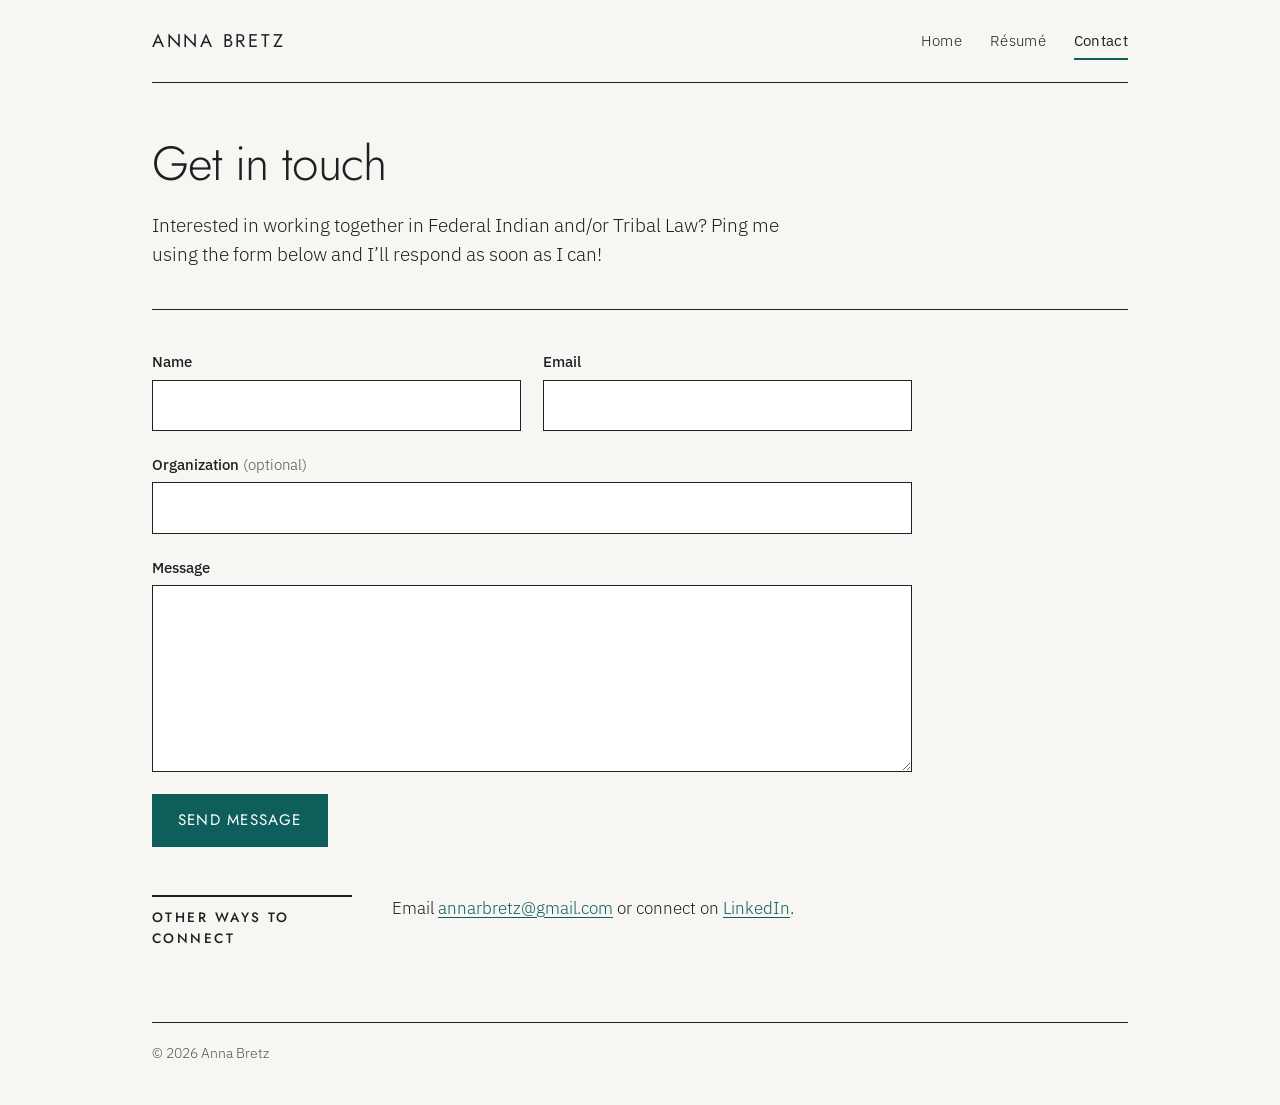
==== commit 28fb130f: "Use lighter, more refined font weights across the site Co-Authored-By: Claude Opus 5.5 <noreply@anth" ====
--- a/contact.html
+++ b/contact.html
@@ -16,7 +16,7 @@
   <link rel="icon" href="data:image/svg+xml,<svg xmlns='http://www.w3.org/2000/svg' viewBox='0 0 100 100'><rect width='100' height='100' fill='%230e5e5c'/><text x='50' y='66' font-size='50' text-anchor='middle' fill='white' font-family='Futura,Century Gothic,Arial,sans-serif' font-weight='600'>AB</text></svg>">
   <link rel="preconnect" href="https://fonts.googleapis.com">
   <link rel="preconnect" href="https://fonts.gstatic.com" crossorigin>
-  <link href="https://fonts.googleapis.com/css2?family=IBM+Plex+Sans:ital,wght@0,400;0,500;0,600;1,400&family=Jost:wght@400;500;600&display=swap" rel="stylesheet">
+  <link href="https://fonts.googleapis.com/css2?family=IBM+Plex+Sans:ital,wght@0,300;0,400;0,500;1,300;1,400&family=Jost:wght@300;400;500&display=swap" rel="stylesheet">
   <link rel="stylesheet" href="styles.css">
 </head>
 <body>
--- a/styles.css
+++ b/styles.css
@@ -6,7 +6,7 @@
 :root {
   --bg: #f7f6f2;        /* stucco white */
   --ink: #1d2124;       /* charcoal */
-  --muted: #5d6266;
+  --muted: #51565a;
   --rule: #d9d6cf;
   --teal: #0e5e5c;      /* desert teal: links, buttons */
   --sun: #d9a23f;       /* sun ochre: home-page sun only */
@@ -34,6 +34,7 @@
   background: var(--bg);
   color: var(--ink);
   font-family: "IBM Plex Sans", system-ui, -apple-system, "Segoe UI", sans-serif;
+  font-weight: 300;
   font-size: 17px;
   line-height: 1.6;
   -webkit-font-smoothing: antialiased;
@@ -59,8 +60,8 @@
 }
 .brand {
   font-size: 1.15rem;
-  font-weight: 600;
-  letter-spacing: 0.08em;
+  font-weight: 400;
+  letter-spacing: 0.14em;
   text-transform: uppercase;
   color: var(--ink);
   text-decoration: none;
@@ -70,12 +71,13 @@
   padding: 6px 0;
   color: var(--ink);
   font-size: 0.95rem;
-  font-weight: 500;
+  font-weight: 300;
+  letter-spacing: 0.02em;
   text-decoration: none;
-  border-bottom: 3px solid transparent;
+  border-bottom: 2px solid transparent;
 }
 .site-nav nav a:hover { border-bottom-color: var(--rule); }
-.site-nav nav a[aria-current="page"] { border-bottom-color: var(--teal); font-weight: 600; }
+.site-nav nav a[aria-current="page"] { border-bottom-color: var(--teal); font-weight: 400; }
 
 /* ----- Page frame ----- */
 .page {
@@ -87,9 +89,9 @@
 h1 {
   margin: 0;
   font-size: 3rem;
-  font-weight: 600;
+  font-weight: 300;
   line-height: 1.05;
-  letter-spacing: -0.01em;
+  letter-spacing: -0.015em;
 }
 
 /* ----- Résumé header ----- */
@@ -101,14 +103,14 @@
   padding-bottom: 32px;
   border-bottom: 1px solid var(--ink);
 }
-.role { margin: 12px 0 0; font-size: 1.1rem; font-weight: 500; }
+.role { margin: 12px 0 0; font-size: 1.1rem; font-weight: 400; }
 .status {
   display: inline-block;
   margin: 10px 0 0;
   padding-left: 12px;
   border-left: 3px solid var(--teal);
   font-size: 0.95rem;
-  font-weight: 500;
+  font-weight: 400;
 }
 .location { margin: 8px 0 0; color: var(--muted); }
 .contact {
@@ -130,7 +132,7 @@
   border-radius: 0;
   font: inherit;
   font-family: "Jost", "Futura", sans-serif;
-  font-weight: 500;
+  font-weight: 400;
   font-size: 0.95rem;
   letter-spacing: 0.08em;
   text-transform: uppercase;
@@ -156,13 +158,14 @@
   border-top: 2px solid var(--ink);
   align-self: start;
   font-size: 0.85rem;
-  font-weight: 600;
-  letter-spacing: 0.16em;
+  font-weight: 500;
+  letter-spacing: 0.18em;
   text-transform: uppercase;
 }
-section > p:first-of-type { margin-top: 0; }
-h3 { margin: 0; font-size: 1.15rem; font-weight: 600; line-height: 1.3; }
-.org { font-family: "IBM Plex Sans", sans-serif; font-weight: 400; font-size: 1rem; color: var(--muted); }
+section > p { margin: 0 0 0.9em; }
+section > p:last-child { margin-bottom: 0; }
+h3 { margin: 0; font-size: 1.2rem; font-weight: 400; line-height: 1.3; }
+.org { font-family: "IBM Plex Sans", sans-serif; font-weight: 300; font-size: 1rem; color: var(--muted); }
 
 .item { margin-bottom: 28px; padding-top: 10px; border-top: 1px solid var(--rule); }
 .item:first-of-type { border-top: none; padding-top: 0; }
@@ -175,7 +178,7 @@
 .note { margin: 6px 0 0; color: var(--muted); }
 .degree { margin: 4px 0 0; }
 .details { display: grid; grid-template-columns: max-content 1fr; gap: 4px 20px; margin: 10px 0 0; }
-.details dt { font-weight: 600; font-size: 0.9rem; color: var(--muted); }
+.details dt { font-weight: 500; font-size: 0.9rem; color: var(--muted); }
 .details dd { margin: 0; }
 
 .tags { list-style: none; margin: 0; padding: 0; display: flex; flex-wrap: wrap; }
@@ -210,7 +213,7 @@
   margin: 0 0 16px;
   font-family: "Jost", sans-serif;
   font-size: 0.85rem;
-  font-weight: 500;
+  font-weight: 400;
   letter-spacing: 0.2em;
   text-transform: uppercase;
   color: var(--teal);
@@ -241,7 +244,7 @@
   display: block;
   margin-bottom: 8px;
   font-family: "Jost", sans-serif;
-  font-weight: 500;
+  font-weight: 300;
   color: var(--teal);
 }
 .area h3 { margin-bottom: 8px; }
@@ -251,8 +254,8 @@
 .contact-form { margin-top: 40px; display: flex; flex-direction: column; gap: 22px; max-width: 760px; }
 .field-row { display: grid; grid-template-columns: repeat(2, minmax(0, 1fr)); gap: 22px; }
 .field { display: flex; flex-direction: column; gap: 6px; }
-.field label { font-weight: 600; font-size: 0.92rem; }
-.optional { font-weight: 400; color: var(--muted); }
+.field label { font-weight: 500; font-size: 0.92rem; }
+.optional { font-weight: 300; color: var(--muted); }
 .field input, .field select, .field textarea {
   width: 100%;
   min-height: 48px;
